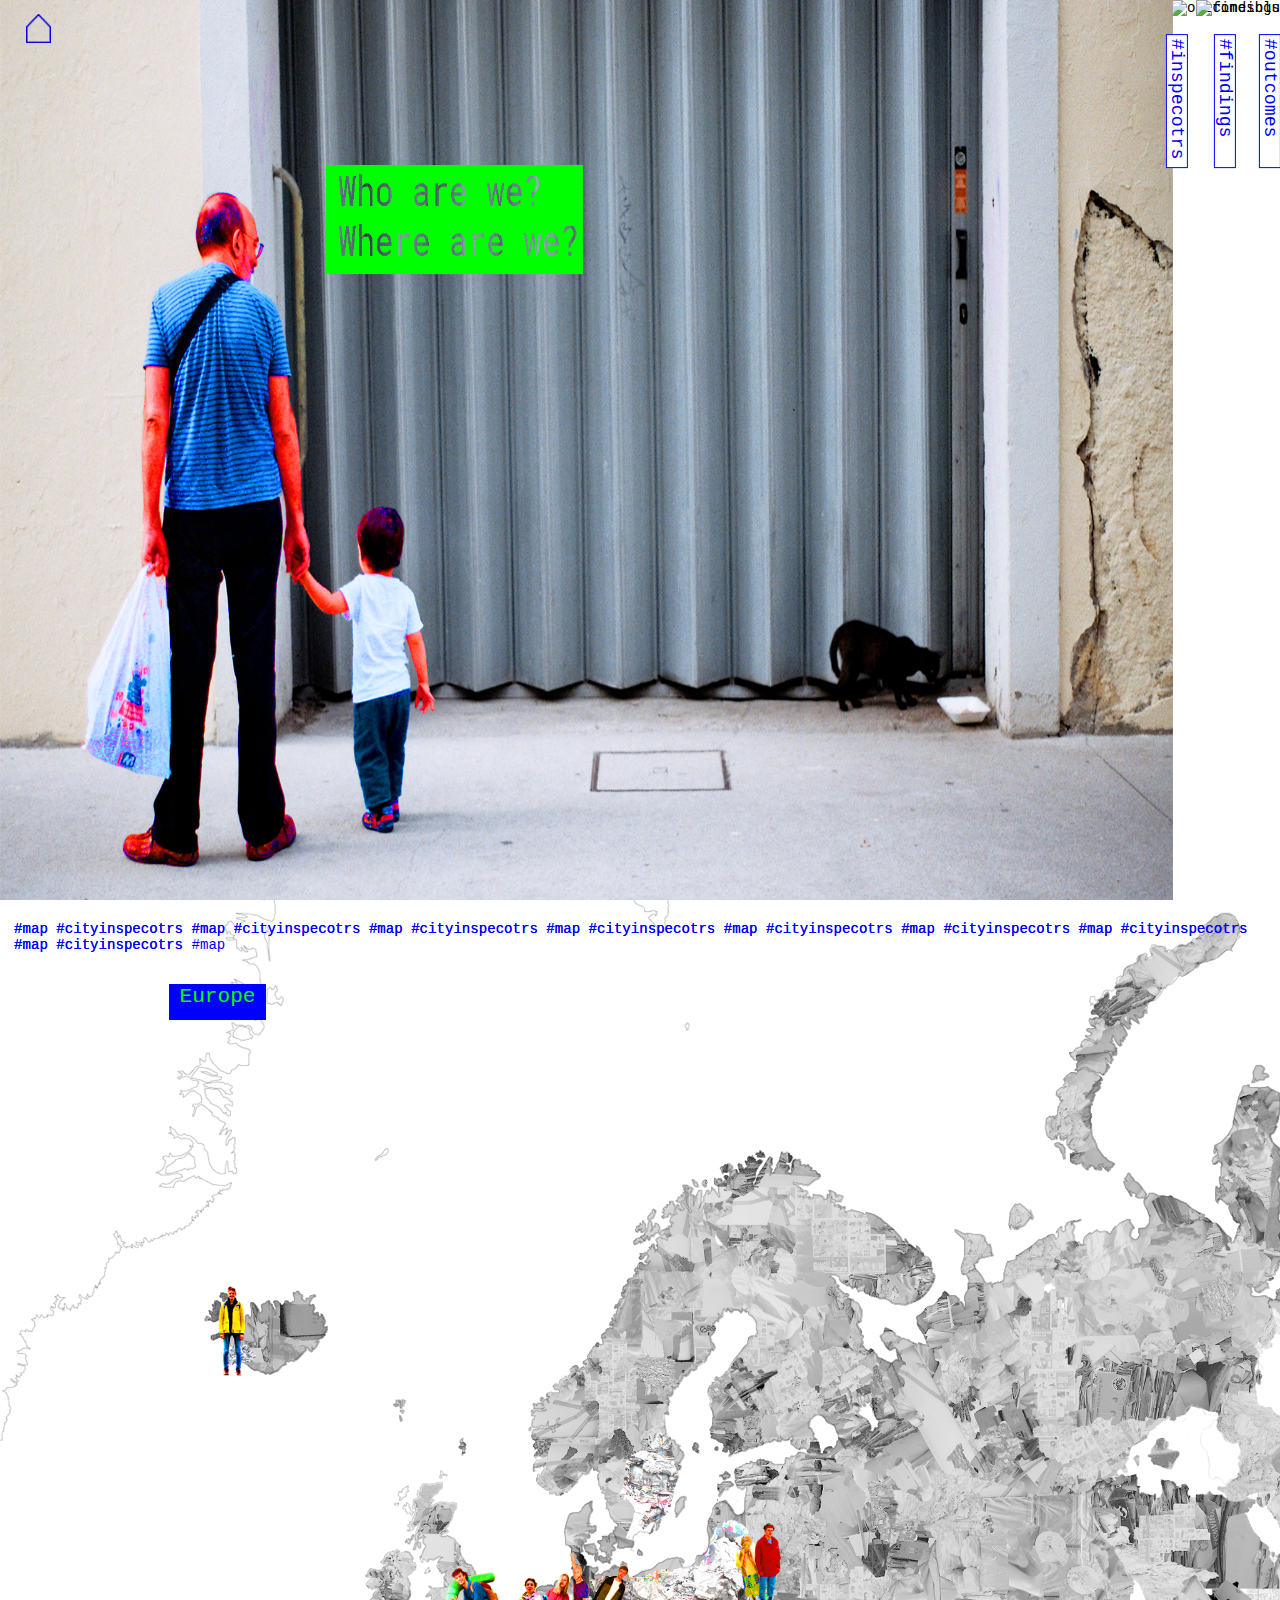
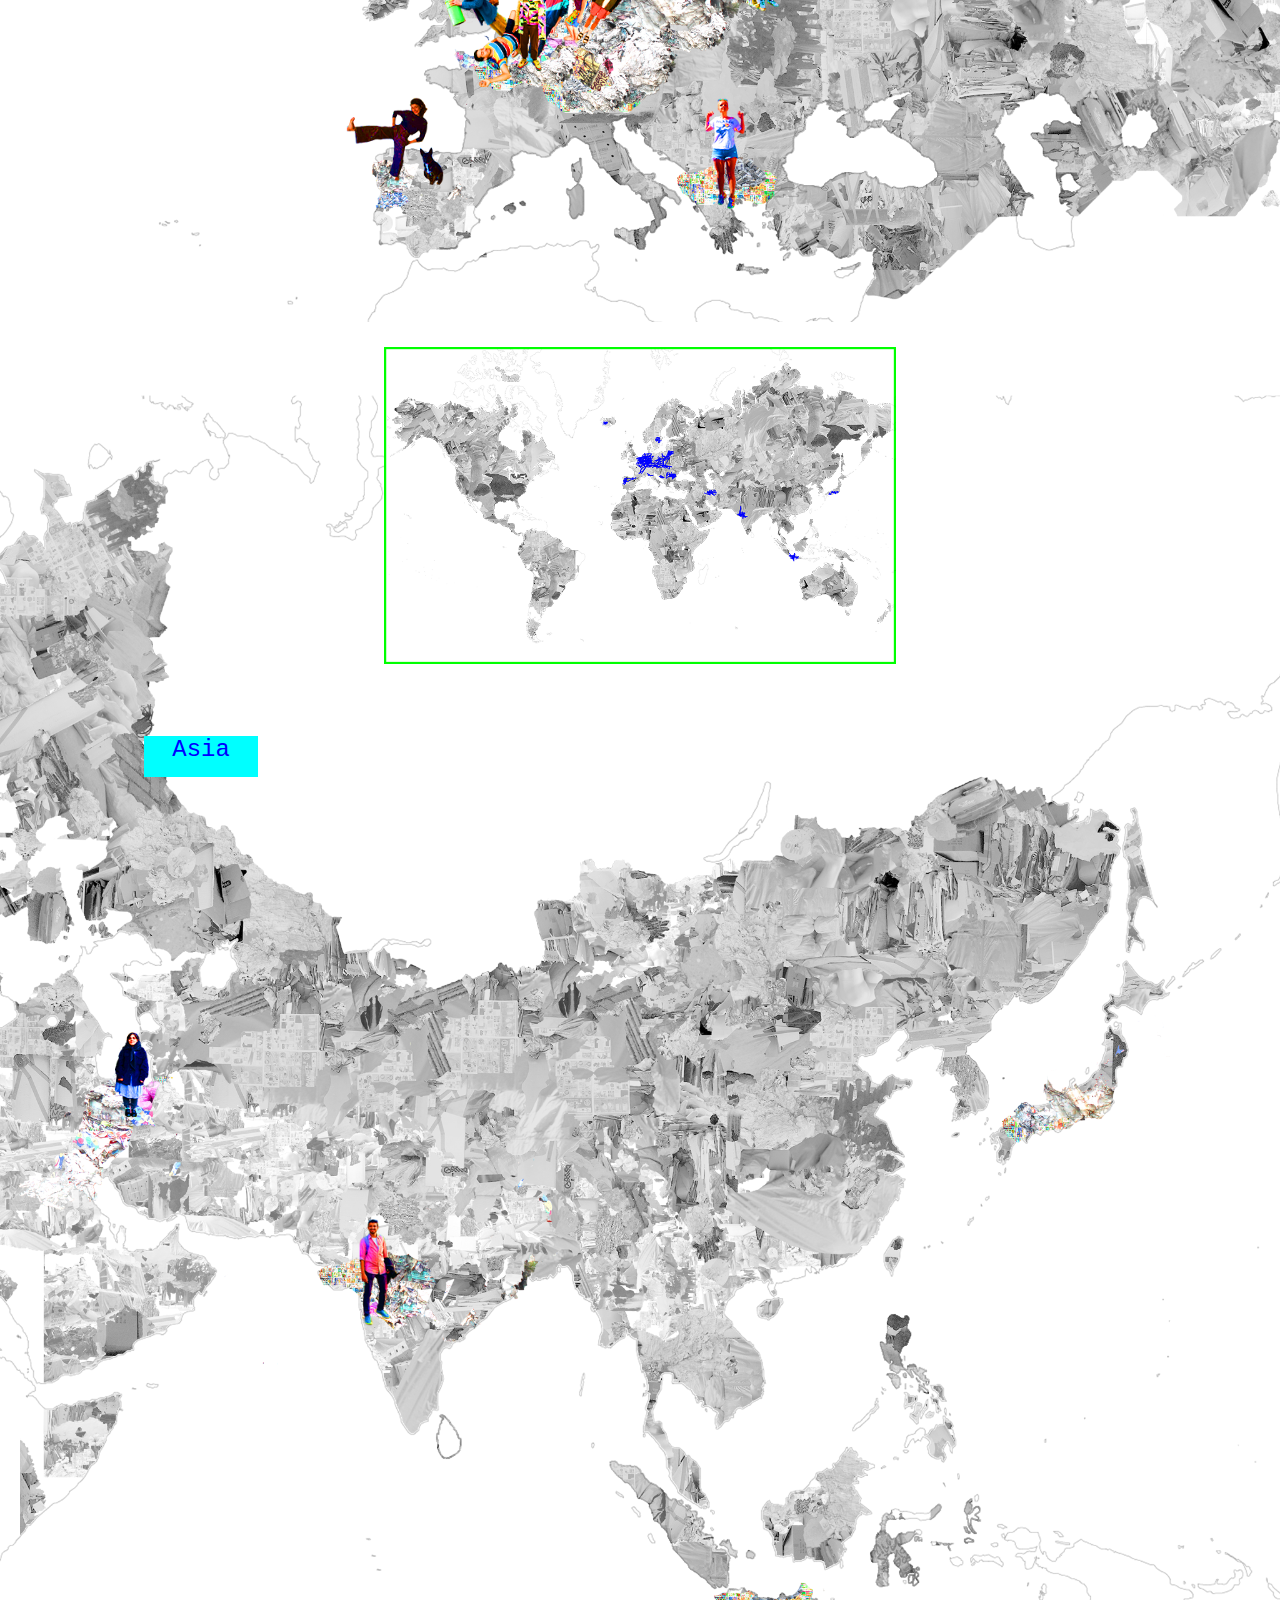
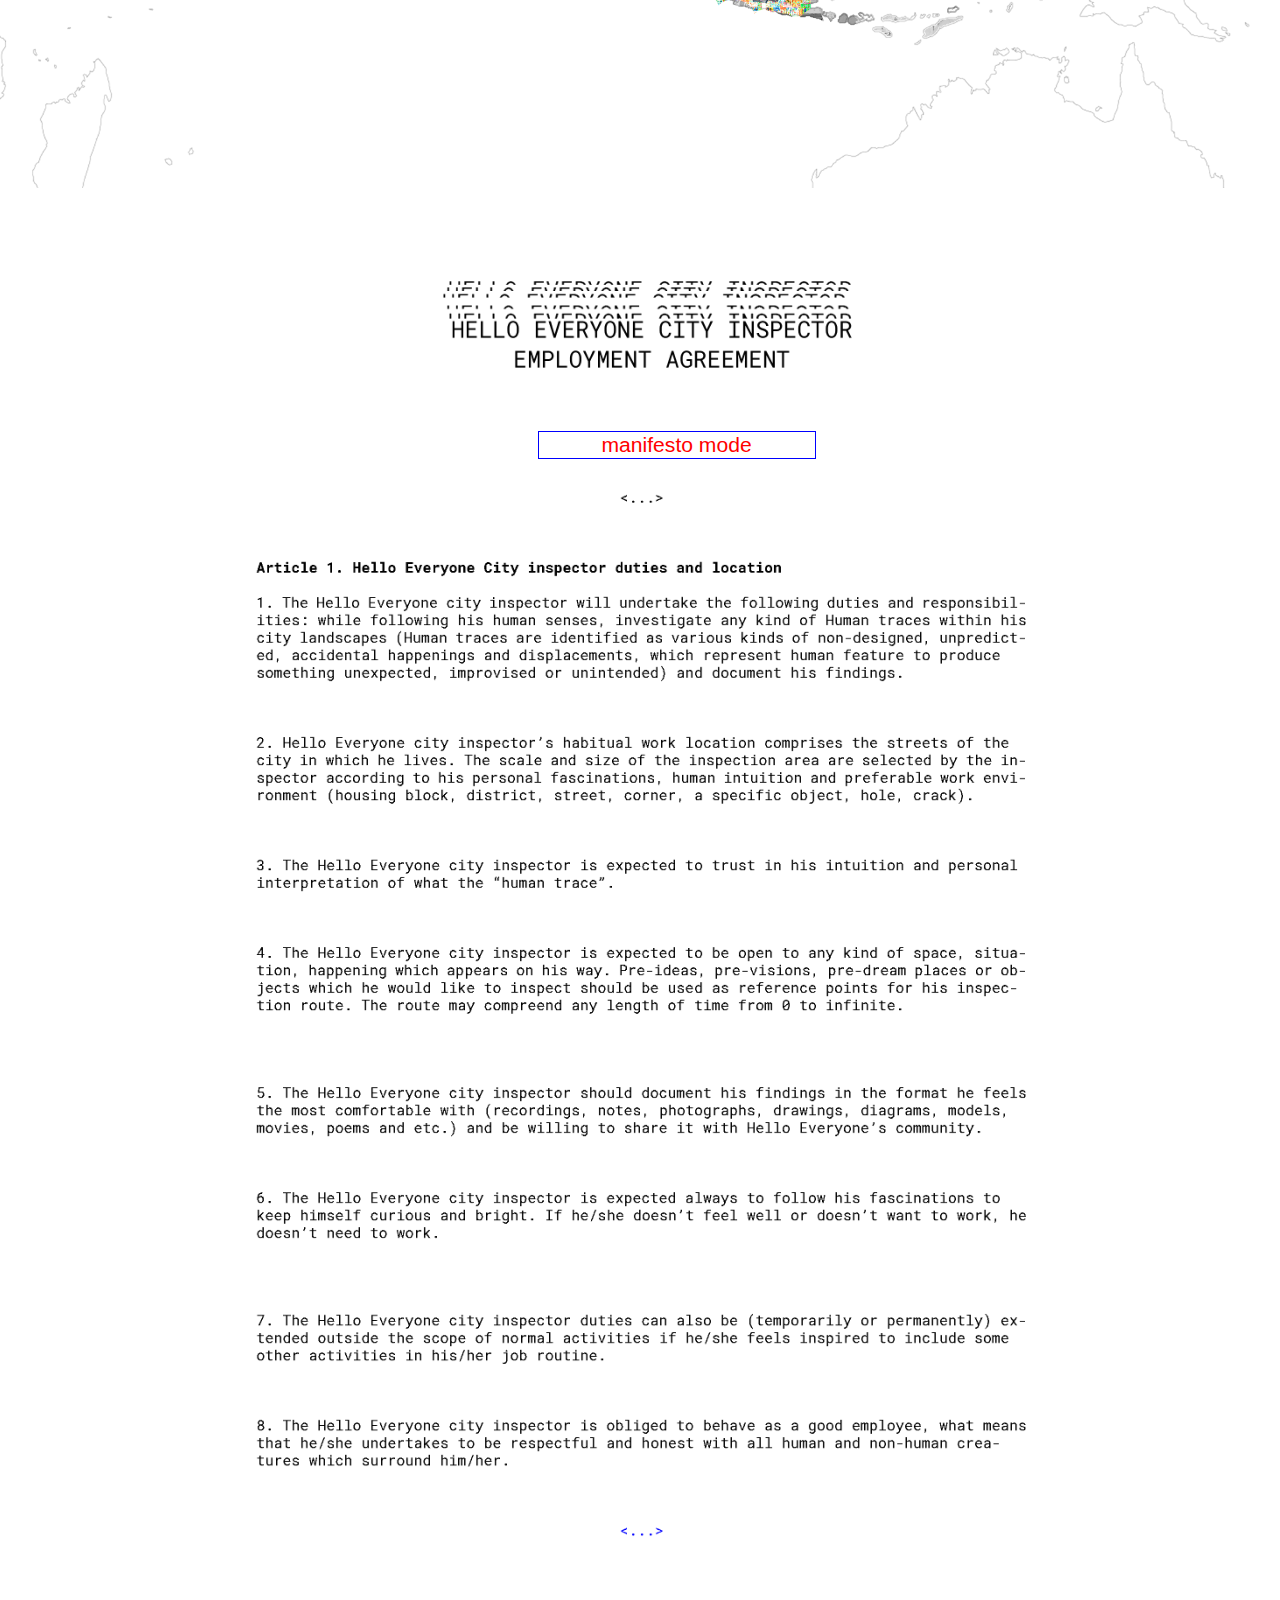
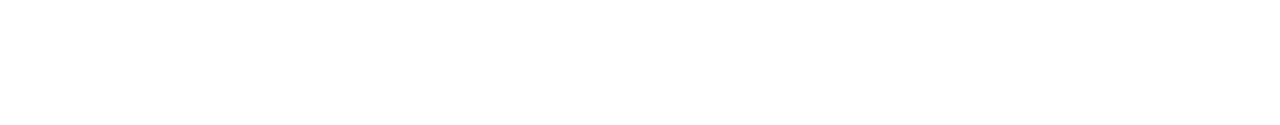
==== pages/cityinspectors.html @ f50d1306 "first commit" ====
<!DOCTYPE html>
<html lang="en">
<head>
    <meta charset="UTF-8">
    <meta name="viewport" content="width=device-width, initial-scale=1.0">
    <link rel="stylesheet" href="../styles/cityinspectors.css">
    <title>CityInspectors</title>
    
</head>
<body>
    <button class="rellax" data-rellax-speed ="0.2" onclick="topFunction()" id="topBtn" title="Go to top">Top</button>
    
    <div class="homebutton">
        <a href="../../Project/index.html"><img class="img" src="../images/noun_Home_2472919.png" alt="homepage"></a>
     </div>
    <!-- <div class="transition  transition-1 is-active"></div> -->
        <div class="content">
           
        
            <aside class="findings">
                <img class="out" src="../images/cityInspectorsAside2.png" alt="outcomesblu">
                <img class="find" src="../images/cityInspectorsAside1.png" alt="findings">
            </aside>
           
            <main>
                <img class="background" src="../images/cityInspectorsBackground.png" alt="cityinspectors">
            </main>
            
            <div class="buttons">
                <a class="insp" href="#">#inspecotrs</a>
                <a class ="find" onclick ="transitionToPage('./findings.html')" >#findings</a>
                <a class="out" onclick ="transitionToPage('./outcomes.html')">#outcomes</a>
         </div>
         <div class="scrolldown">
            <span></span>
            <span></span>
            <span></span>
        </div>
         </div>
        
        
         <div class= "mapContainer">
            <p>#map #cityinspecotrs #map #cityinspecotrs #map #cityinspecotrs #map #cityinspecotrs #map #cityinspecotrs #map #cityinspecotrs #map #cityinspecotrs #map #cityinspecotrs</p>
            <p>#map #cityinspecotrs #map #cityinspecotrs #map #cityinspecotrs #map #cityinspecotrs #map #cityinspecotrs #map #cityinspecotrs #map #cityinspecotrs #map #cityinspecotrs #map</p>
            <p class= "europe rellax" data-rellax-speed ="-0.8">Europe</p>
            <p class= "asia rellax" data-rellax-speed ="-0.8">Asia</p>
            <div class="littlemap rellax" data-rellax-speed ="-0.6">
                <img src="../images/Little world map.png" alt="littlemap">
            </div>


            <div class="smallRali"  onclick="replace('smallrali','bigrali')" >
                <img  id= "smallrali" src="../images/Ralismall.png" alt="smallRali">
            </div>
            <div class="bigRali" id= "bigrali" onmouseout="replace('bigrali','smallrali')" >
                <img  src="../images/Rali.png" alt="Rali">
            </div>

            <div class="smallOla"  onclick="replace('smallola','bigola')" >
                <img  id= "smallola" src="../images/smallOla.png" alt="smallOla">
            </div>
            <div class="bigOla" id= "bigola" onmouseout="replace('bigola','smallola')" >
                <img  src="../images/Ola.png" alt="Ola">
            </div>

            <div class="smallMorta"  onclick="replace('smallmorta','bigmorta')" >
                <img  id= "smallmorta" src="../images/smallMorta.png" alt="smallMorta">
            </div>
            <div class="bigMorta" id= "bigmorta" onmouseout="replace('bigmorta','smallmorta')" >
                <img  src="../images/Morta.png" alt="Morta">
            </div>

            <div class="smallMartynas"  onclick="replace('smallmartynas','bigmartynas')" >
                <img  id= "smallmartynas" src="../images/smallMartynas.png" alt="smallMartynas">
            </div>
            <div class="bigMartynas" id= "bigmartynas" onmouseout="replace('bigmartynas','smallmartynas')" >
                <img  src="../images/Martynas.png" alt="Martynas">
            </div>

            <div class="smallThomas"  onclick="replace('smallthomas','bigthomas')" >
                <img  id= "smallthomas" src="../images/smallThomas.png" alt="smallThomas">
            </div>
            <div class="bigThomas" id= "bigthomas" onmouseout="replace('bigthomas','smallthomas')" >
                <img  src="../images/Thomas.png" alt="Thomas">
            </div>

            <div class="smallJanpng"  onclick="replace('smalljanpng','bigjanpng')" >
                <img  id= "smalljanpng" src="../images/smallJanpng.png" alt="smallJanpng">
            </div>
            <div class="bigJanpng" id= "bigjanpng" onmouseout="replace('bigjanpng','smalljanpng')" >
                <img  src="../images/Janpng.png" alt="Janpng">
            </div>

            <div class="smallJoy"  onclick="replace('smalljoy','bigjoy')" >
                <img  id= "smalljoy" src="../images/smallJoy.png" alt="smallJoy">
            </div>
            <div class="bigJoy" id= "bigjoy" onmouseout="replace('bigjoy','smalljoy')" >
                <img  src="../images/Joy.png" alt="Joy">
            </div>

            <div class="smallHenrique"  onclick="replace('smallhenrique','bighenrique')" >
                <img  id= "smallhenrique" src="../images/smallHenrique.png" alt="smallHenrique">
            </div>
            <div class="bigHenrique" id= "bighenrique" onmouseout="replace('bighenrique','smallhenrique')" >
                <img  src="../images/Henrique.png" alt="Henrique">
            </div>

            <div class="smallAusra"  onclick="replace('smallausra','bigausra')" >
                <img  id= "smallausra" src="../images/smallAusra.png" alt="smallAusra">
            </div>
            <div class="bigAusra" id= "bigausra" onmouseout="replace('bigausra','smallausra')" >
                <img  src="../images/Ausra.png" alt="Ausra">
            </div>


            <div class="smallJeanne"  onclick="replace('smalljeanne','bigjeanne')" >
                <img  id= "smalljeanne" src="../images/smallJeanne.png" alt="smallJeanne">
            </div>
            <div class="bigJeanne" id= "bigjeanne" onmouseout="replace('bigjeanne','smalljeanne')" >
                <img  src="../images/Jeanne.png" alt="Jeanne">
            </div>

            <div class="smallMariana"  onclick="replace('smallmariana','bigmariana')" >
                <img  id= "smallmariana" src="../images/Smallmariana.png" alt="smallMariana">
            </div>
            <div class="bigMariana" id= "bigmariana" onmouseout="replace('bigmariana','smallmariana')" >
                <img  src="../images/Mariana.png" alt="Mariana">
            </div>

            <div class="smallMahdie"  onclick="replace('smallmahdie','bigmahdie')" >
                <img  id= "smallmahdie" src="../images/smallMahdie.png" alt="smallMahdie">
            </div>
            <div class="bigMahdie" id= "bigmahdie" onmouseout="replace('bigmahdie','smallmahdie')" >
                <img  src="../images/Mahdie.png" alt="Mahdie">
            </div>

            <div class="smallShrips"  onclick="replace('smallshrips','bigshrips')" >
                <img  id= "smallshrips" src="../images/smallShrips.png" alt="smallShrips">
            </div>
            <div class="bigShrips" id= "bigshrips" onmouseout="replace('bigshrips','smallshrips')" >
                <img  src="../images/Shrips.png" alt="Shrips">
            </div>

            


                <img class="map "src="../images/Texture together.png" alt="map">
                <div class="text">
                    <img id="off" src="../images/000 manifesto mode off.png" alt="manifesto">
                    <img id="on" src="../images/000 manifesto mode on .png" alt="manifesto">
                    <p class="rellax" data-rellax-speed ="-0.1" ><input type="button1" id="manifestoButtonWhite" value="manifesto mode"  onclick="replace('off','on');replace('manifestoButtonWhite','manifestoButtonBlue');" ></p>
                    <p class="rellax" data-rellax-speed ="-0.1"><input type="button2" id="manifestoButtonBlue" value="manifesto mode"  onclick="replace('on','off');replace('manifestoButtonBlue','manifestoButtonWhite');" ></p>
                </div>
        </div>
            

            <script src="https://cdnjs.cloudflare.com/ajax/libs/rellax/1.12.1/rellax.min.js"></script>
            <script src="hello.js"> </script>
            <script>
                var rellax = new Rellax('.rellax');
            </script>

</body>
</html>
---- styles/cityinspectors.css ----
body{
    
    margin: 0;
    padding: 0;
    font-family: 'Space Mono', monospace;
    font-size: 88%;
    opacity: 0;
    transition: opacity 3s;
   
}
a{
    text-decoration: none;
    cursor: pointer;
}

.scrolldown{
    position: absolute;
    bottom: -2em;
    left: 52%;
    width: 2em;
    height: 2em;
    transform: translateY(-80px) translateX(-50%)
    rotate(45deg);
}
.scrolldown span{
    position:absolute;
    top:0;
    left: 0;
    display: block;
    width: 100%;
    height: 100%;
    border-bottom: 2px solid blue;
    border-right: 2px solid blue;
    animation: animate 1.5s linear infinite;
    opacity: 0;
}

.scrolldown span:nth-child(1){
    transform: translate(-15px,-15px);
    animation-delay: -0.4s;
}

.scrolldown span:nth-child(2){
    transform: translate(0,0);
    animation-delay: -0.2s;
}
.scrolldown span:nth-child(3){
    transform: translate(15px,15px);
    animation-delay: 0;
}

@keyframes animate{
    0%
    {
        top:-5px;
        left: -5px;
        opacity:0;
    
    }
    25%
    {
        top:0;
        left: 0;
        opacity:1;
    
    }
    50%,100%
    {
        top:5px;
        left: 5px;
        opacity:0;
    
    }
}

#topBtn {
    display: none;
    position: fixed;
    width: 4em;
    bottom: 5%;
    right: 5%;
    z-index: 99;
    font-size: 1em;
    border: none;
    outline: none;
    color: blue;
    cursor: pointer;
    padding: 1.2em;
    border-radius: 50%;
    border: 1px solid blue;
    background-color: white;
  }
  
  #topBtn:hover {
    background-color: blue;
    color: white;
  }

.content{
    position: relative;
    width:100%;
    height: 100vh;
    overflow: hidden;
}
.homebutton{
    position: relative;
    top:1em;
}
.homebutton>a>img{
    position: absolute;
    left: 2%; top: 5%;
    width: 2%;
  z-index: 101;

}


main{
    position: relative;
    width: 100vw;
    height: 100vh;
    
}
main>.background{
    position: absolute;
    width: 99%;
    height: 100vh;
    
}

/* .outcomes>img{
    height:100%;
    position: fixed;
    right: 0;
    
    
}  */

.findings{
    height: 100vh;
    width: 90vh;
    position: absolute;
    right: 0;
    
} 
.findings>img{
    height:100%;
    position: absolute;
    right: 0;
    
} 

.findings>.out{
    height:100%;
    position: absolute;
    right: 0%;
    
} 
.findings>.find{
    height:100%;
    position: absolute;
    right: 0%;
    
} 
/* .buttons{
    position: absolute;
    width: 100%;height: 100%;
    transform: rotate(90deg); 
    color: blue; 
    font-size: 1.3em;
} */

.buttons>a{

    position: absolute;
    width: 7em;
    right: 0;
    transform: rotate(90deg);
    color: blue;
    padding-left:0.2em;
    background-color: white;
    border:1px solid blue;
    top:10%;
    font-size: 1.3em;
}
.buttons>.insp{
   left: 86.7%;
    
}

.buttons>.find{
   
    left: 90.5%;
    
   
    
}
.buttons>.out{
    
    left:94%;
    
   
    
}
.mapContainer{
    position: absolute;
    /* top: 100vh; */
    width: 100%;
    
}

.mapContainer>img{
    /* position: absolute; */
    top: 100vh;
    width: 100%;
  
    
   
}
.mapContainer>p{
    position: absolute;
    top: 1.5em;left: 1em;
    
    font-size: 1em;
    margin: 0 auto;
    color: blue;
    overflow: hidden;
  
   
}

.mapContainer>.europe{
    position: absolute;
    top: 4em;left: 8em;
    height: 1.7em;
    font-size: 1.5em;
    margin: 0 auto;
    padding-left: 0.5em;  padding-right: 0.5em;
    color: #00FF00;
    background-color: blue;
    
  
   
}

.mapContainer>.asia{
    position: absolute;
    top: 60em;left: 6em;
    height: 0.9em;
    font-size: 1.7em;
    margin: 0 auto;
    padding-left: 1.2em;  padding-right: 1.2em; padding-bottom: 0.8em;
    color: blue;
    background-color: #00ffff;
    
  
   
}

.littlemap{
    position:absolute;
    left:30%;right: 30%;
    top:42%
}
.littlemap>img{
  width: 100%;
}


.smallThomas{
    display: block;
    position:absolute;
    left: 45%;top:26.2%;
}
.smallThomas:hover{
    display: block;
    position:absolute;
    left: 45%;top:26.2%;
    animation: move 0.82s cubic-bezier(.36,.07,.19,.97) both;
  transform: translate3d(0, 0, 0);
  backface-visibility: hidden;
  perspective: 1000px;
}

@keyframes move {
    10%, 90% {
      transform: translate3d(-1px, 0, 0);
    }
    
    20%, 80% {
      transform: translate3d(2px, 0, 0);
    }
  
    30%, 50%, 70% {
      transform: translate3d(-4px, 0, 0);
    }
  
    40%, 60% {
      transform: translate3d(4px, 0, 0);
    }
  }

.smallThomas>#smallthomas{
    width: 80%;
    
}
.bigThomas{
    display: none;
    position:absolute;
    left: 45%;top:21%;
}

.bigThomas>img{
    width: 40%;
    
}


.smallJanpng{
    display: block;
    position:absolute;
    left: 44%;top:26.2%;
}

.smallJanpng:hover{
    display: block;
    position:absolute;
    left: 44%;top:26.2%;
    animation: move 0.82s cubic-bezier(.36,.07,.19,.97) both;
  transform: translate3d(0, 0, 0);
  backface-visibility: hidden;
  perspective: 1000px;
}
.smallJanpng>img{
    width: 80%;
}
.bigJanpng{
    display: none;
    position:absolute;
    left: 34%;top:20%;
}

.bigJanpng>img{
    width: 40%;
    
}

.smallRali{
    display: block;
    position:absolute;
    left: 55%;top:32%;
}

.smallRali:hover{
    animation: move 0.82s cubic-bezier(.36,.07,.19,.97) both;
    transform: translate3d(0, 0, 0);
    backface-visibility: hidden;
    perspective: 1000px;
}
.smallRali>img{
    width: 80%;
}
.bigRali{
    display: none;
    position:absolute;
    left: 54%;top:28%;
}

.bigRali>img{
    width: 40%;
    
}

.smallMariana{
    display: block;
    position:absolute;
    left: 27%;top:32%;
}

.smallMariana:hover{
    animation: move 0.82s cubic-bezier(.36,.07,.19,.97) both;
    transform: translate3d(0, 0, 0);
    backface-visibility: hidden;
    perspective: 1000px;
}
.smallMariana>img{
    width: 80%;
}
.bigMariana{
    display: none;
    position:absolute;
    left: 23%;top:29%;
}

.bigMariana>img{
    width: 40%;
    
}

.smallOla{
    display: block;
    position:absolute;
    left: 17%;top:15.5%;
}

.smallOla:hover{
    animation: move 0.82s cubic-bezier(.36,.07,.19,.97) both;
    transform: translate3d(0, 0, 0);
    backface-visibility: hidden;
    perspective: 1000px;
}
.smallOla>img{
    width: 80%;
}
.bigOla{
    display: none;
    position:absolute;
    left: 15%;top:10.5%;
}

.bigOla>img{
    width: 40%;
    
}


.smallMartynas{
    display: block;
    position:absolute;
    left: 59%;top:25%;
}

.smallMartynas:hover{
    animation: move 0.82s cubic-bezier(.36,.07,.19,.97) both;
    transform: translate3d(0, 0, 0);
    backface-visibility: hidden;
    perspective: 1000px;
}
.smallMartynas>img{
    width: 80%;
}
.bigMartynas{
    display: none;
    position:absolute;
    left: 58%;top:20%;
}

.bigMartynas>img{
    width: 40%;
    
}


.smallMorta{
    display: block;
    position:absolute;
    left: 57.5%;top:25.5%;
}

.smallMorta:hover{
    animation: move 0.82s cubic-bezier(.36,.07,.19,.97) both;
    transform: translate3d(0, 0, 0);
    backface-visibility: hidden;
    perspective: 1000px;
}
.smallMorta>img{
    width: 80%;
}
.bigMorta{
    display: none;
    position:absolute;
    left: 54%;top:22%;
}

.bigMorta>img{
    width: 40%;
    
}


.smallAusra{
    display: block;
    position:absolute;
    left: 41%;top:27%;
}

.smallAusra:hover{
    animation: move 0.82s cubic-bezier(.36,.07,.19,.97) both;
    transform: translate3d(0, 0, 0);
    backface-visibility: hidden;
    perspective: 1000px;
}
.smallAusra>img{
    width: 80%;
}
.bigAusra{
    display: none;
    position:absolute;
    left: 41%;top:22%;
    z-index: 100;
}

.bigAusra>img{
    width: 40%;
    
}

.smallJeanne{
    display: block;
    position:absolute;
    left: 40%;top:27.2%;
}

.smallJeanne:hover{
    animation: move 0.82s cubic-bezier(.36,.07,.19,.97) both;
    transform: translate3d(0, 0, 0);
    backface-visibility: hidden;
    perspective: 1000px;
}
.smallJeanne>img{
    width: 80%;
}
.bigJeanne{
    display: none;
    position:absolute;
    left: 38%;top:23%;
}

.bigJeanne>img{
    width: 40%;
    
}

.smallHenrique{
    display: block;
    position:absolute;
    left: 37%;top:28.5%;
}

.smallHenrique:hover{
    animation: move 0.82s cubic-bezier(.36,.07,.19,.97) both;
    transform: translate3d(0, 0, 0);
    backface-visibility: hidden;
    perspective: 1000px;
}
.smallHenrique>img{
    width: 80%;
}
.bigHenrique{
    display: none;
    position:absolute;
    left: 34%;top:26%;
    z-index: 100;
}

.bigHenrique>img{
    width: 40%;
    
}

.smallJoy{
    display: block;
    position:absolute;
    left: 34.8%;top:26.8%;
}

.smallJoy:hover{
    animation: move 0.82s cubic-bezier(.36,.07,.19,.97) both;
    transform: translate3d(0, 0, 0);
    backface-visibility: hidden;
    perspective: 1000px;
}
.smallJoy>img{
    width: 80%;
}
.bigJoy{
    display: none;
    position:absolute;
    left: 34%;top:26%;
    z-index: 100;
}

.bigJoy>img{
    width: 40%;
    
}

.smallMahdie{
    display: block;
    position:absolute;
    left: 9%;top:69.5%;
}

.smallMahdie:hover{
    animation: move 0.82s cubic-bezier(.36,.07,.19,.97) both;
    transform: translate3d(0, 0, 0);
    backface-visibility: hidden;
    perspective: 1000px;
}
.smallMahdie>img{
    width: 80%;
}
.bigMahdie{
    display: none;
    position:absolute;
    left: 8%;top:66%;
    z-index: 100;
}

.bigMahdie>img{
    width: 40%;
    
}

.smallShrips{
    display: block;
    position:absolute;
    left: 28%;top:77%;
}

.smallShrips:hover{
    animation: move 0.82s cubic-bezier(.36,.07,.19,.97) both;
    transform: translate3d(0, 0, 0);
    backface-visibility: hidden;
    perspective: 1000px;
}
.smallShrips>img{
    width: 80%;
}
.bigShrips{
    display: none;
    position:absolute;
    left: 27%;top:73%;
    z-index: 100;
}

.bigShrips>img{
    width: 40%;
    
}


.text{
    position: relative;
    width: 100%;
}
.text>#off{
    display: block;
    position: absolute;
    top:10%;
    left: 15%;
    width: 70%;
}
.text>#on{
    display: none;
    position: absolute;
    top:10%;
    left: 15%;
    width: 70%;
}

.text>p{
    position: absolute;
    top: 16em;
    left: 42%;
   
}

.text>p>#manifestoButtonWhite{
    font-size: 1.5em;
    display: block;
    color: red;
    text-align: center;
    background-color: white;
    border: 1px solid blue;
    cursor: pointer;
}
.text>p>#manifestoButtonBlue{
    font-size: 1.5em;
    display: none;
    color: red;
    text-align: center;
    background-color: blue;
    border: 1px solid blue;
    cursor: pointer;
}



.text>p>#manifestoButtonWhite:hover{
    background-color: blue;
    border: 1px solid white;
}

.text>p>#manifestoButtonBlue:hover{
    background-color: white;
    border: 1px solid blue;
}


/* .transition-1{
    content: ' ';
    display: block;
    position: fixed;
    top:0;
    width: 100%;
    right: -100%;
    bottom: 0;
    z-index: 101;
    background-image: url('../images/noiseeee.jpg');
    background-repeat: no-repeat;
    background-position: 50% 0;
    background-size: cover;
    animation: noise .5s steps(10) infinite;
    opacity:0.1; 
    transition: 0.5s ease-in; 
 }

@keyframes noise {
    0% { background-position: 0 0;}
    50% { background-position: 100% 100% }
}
.transition-1.is-active{
    right: 0px;
    opacity: 0.8;
 pointer-events: all; 
 }   */
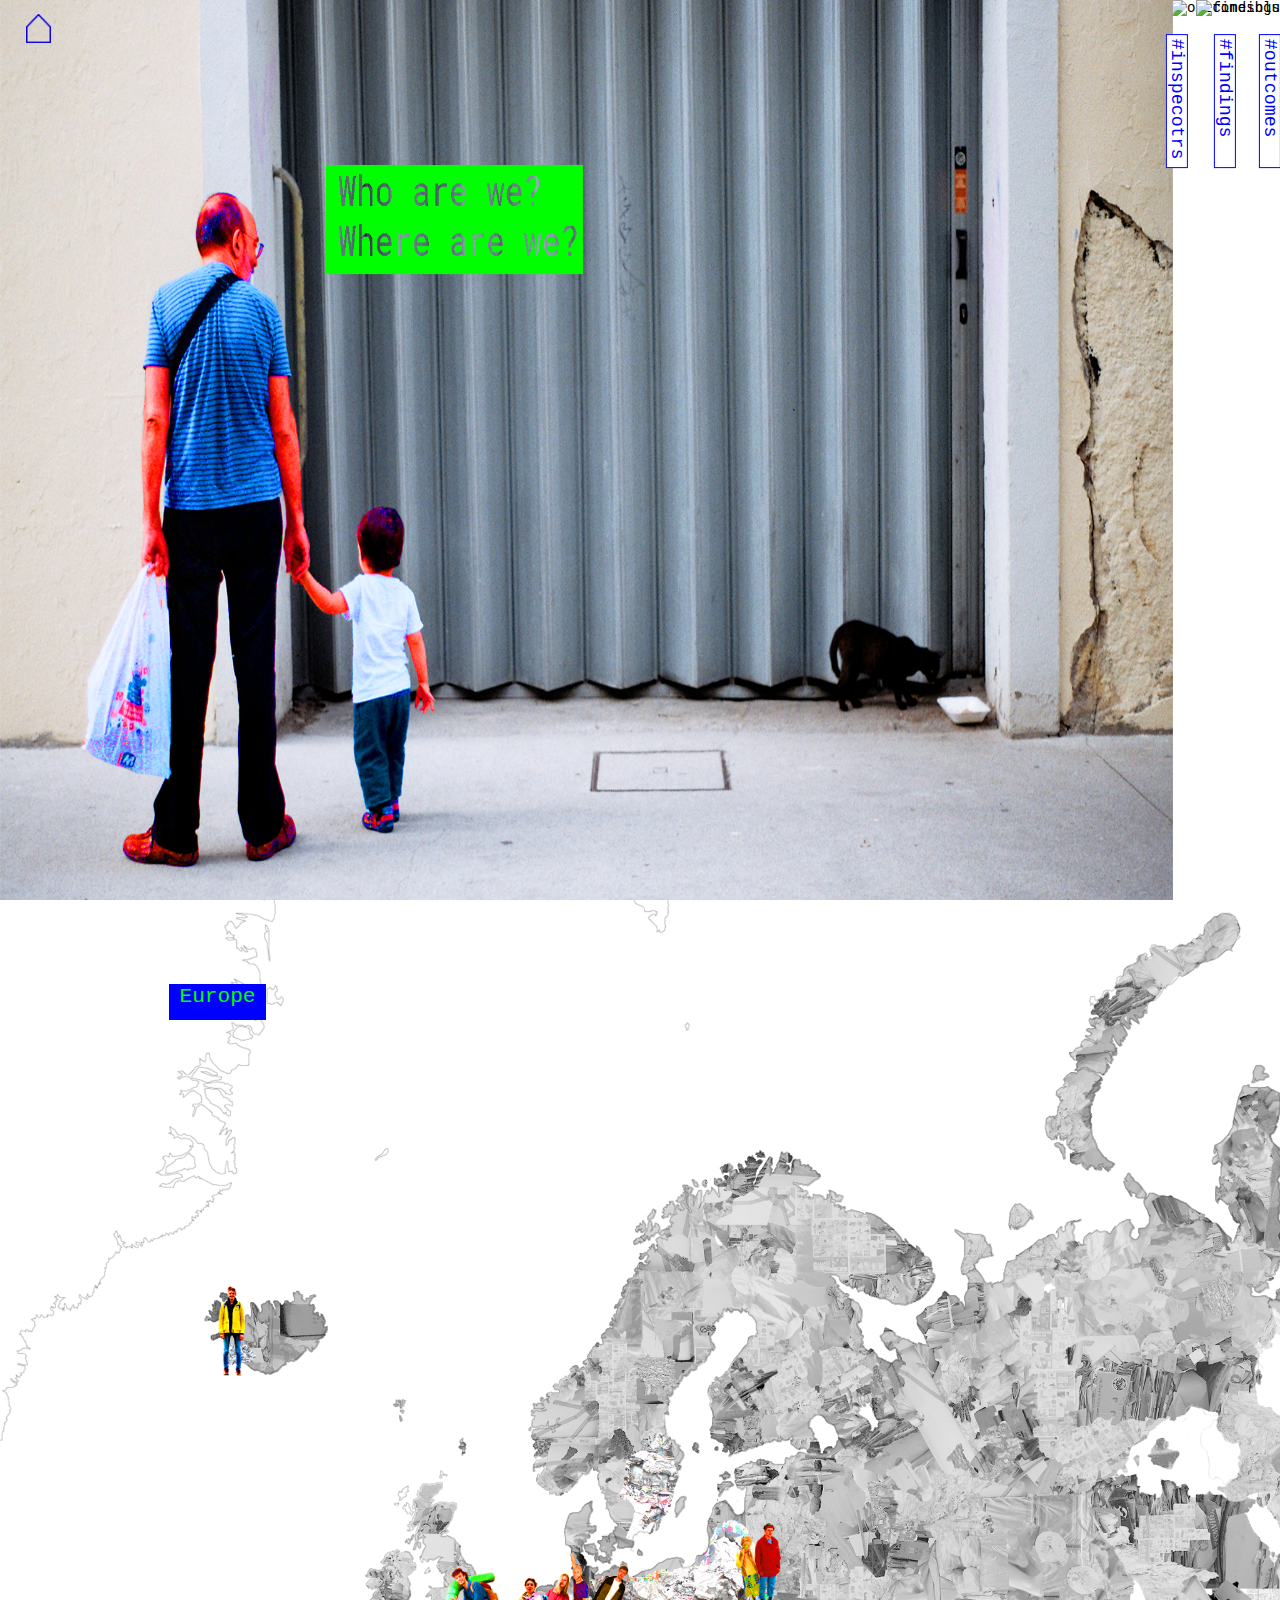
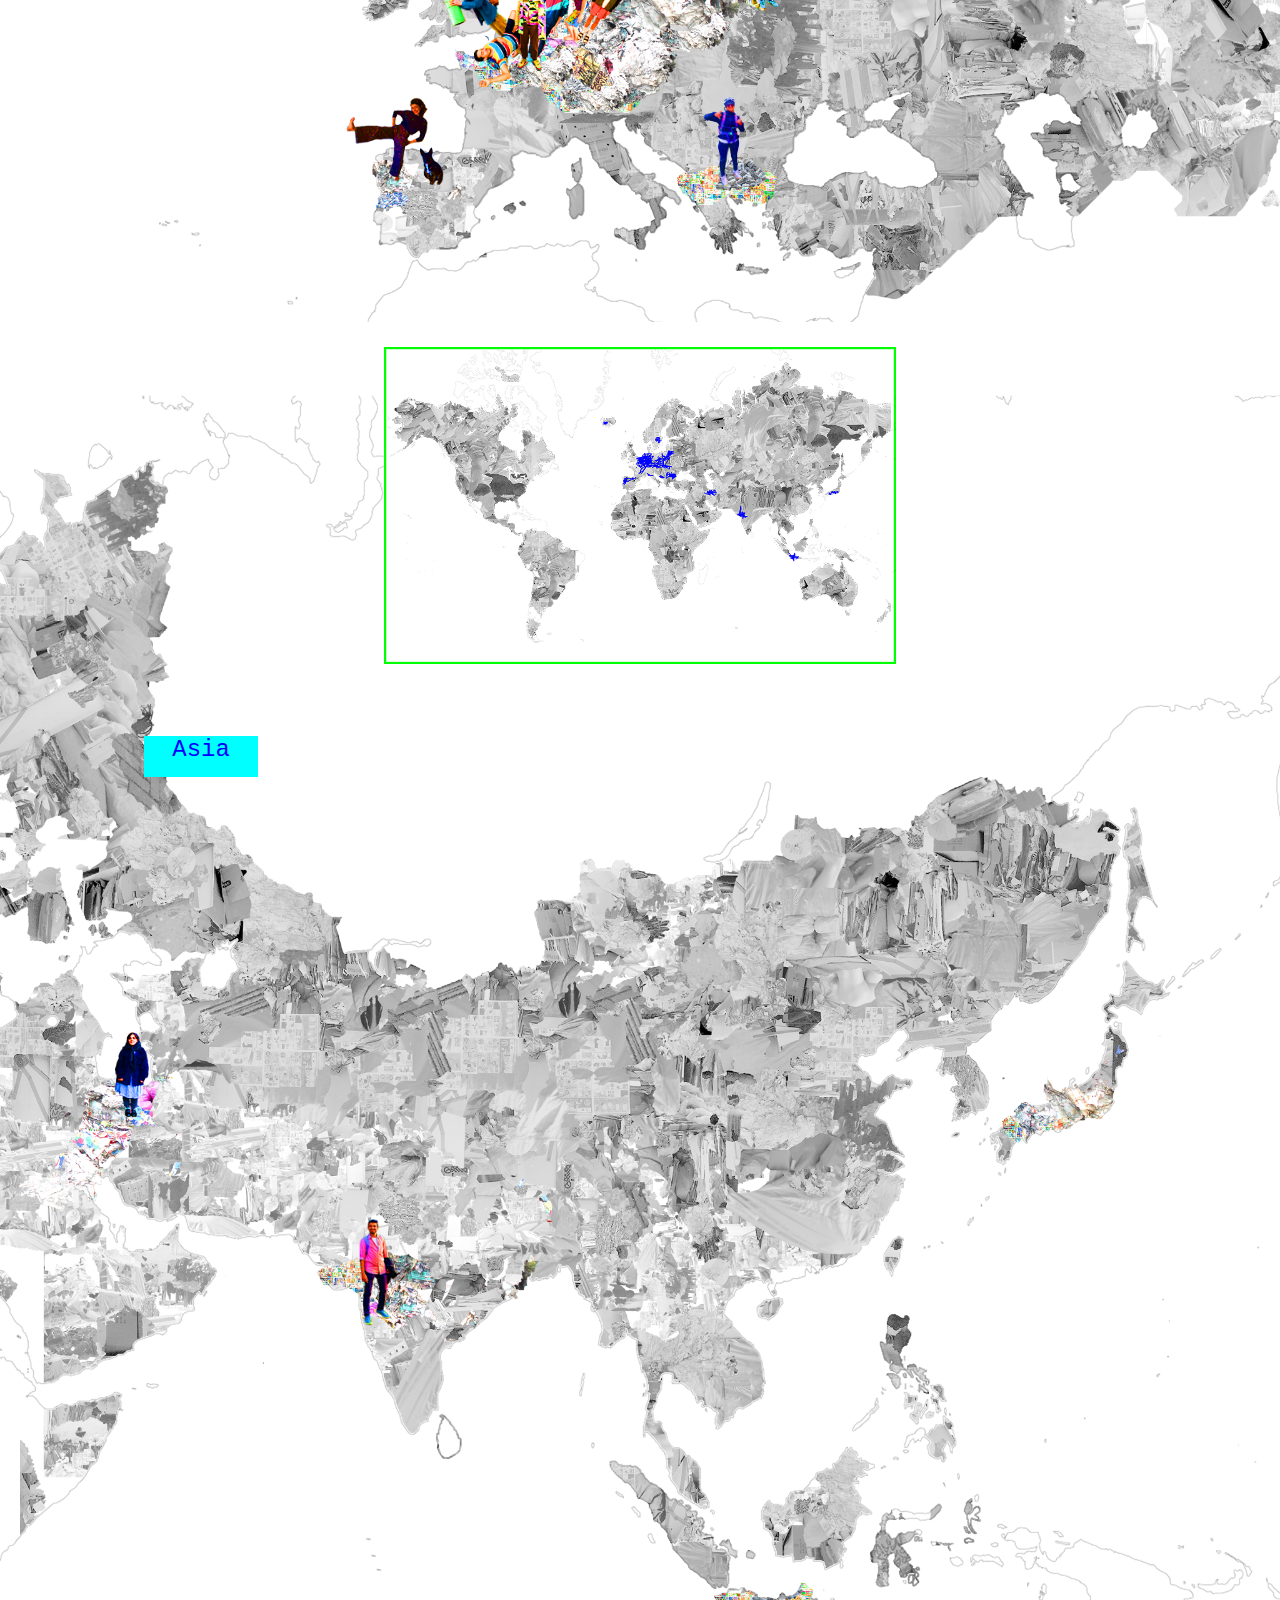
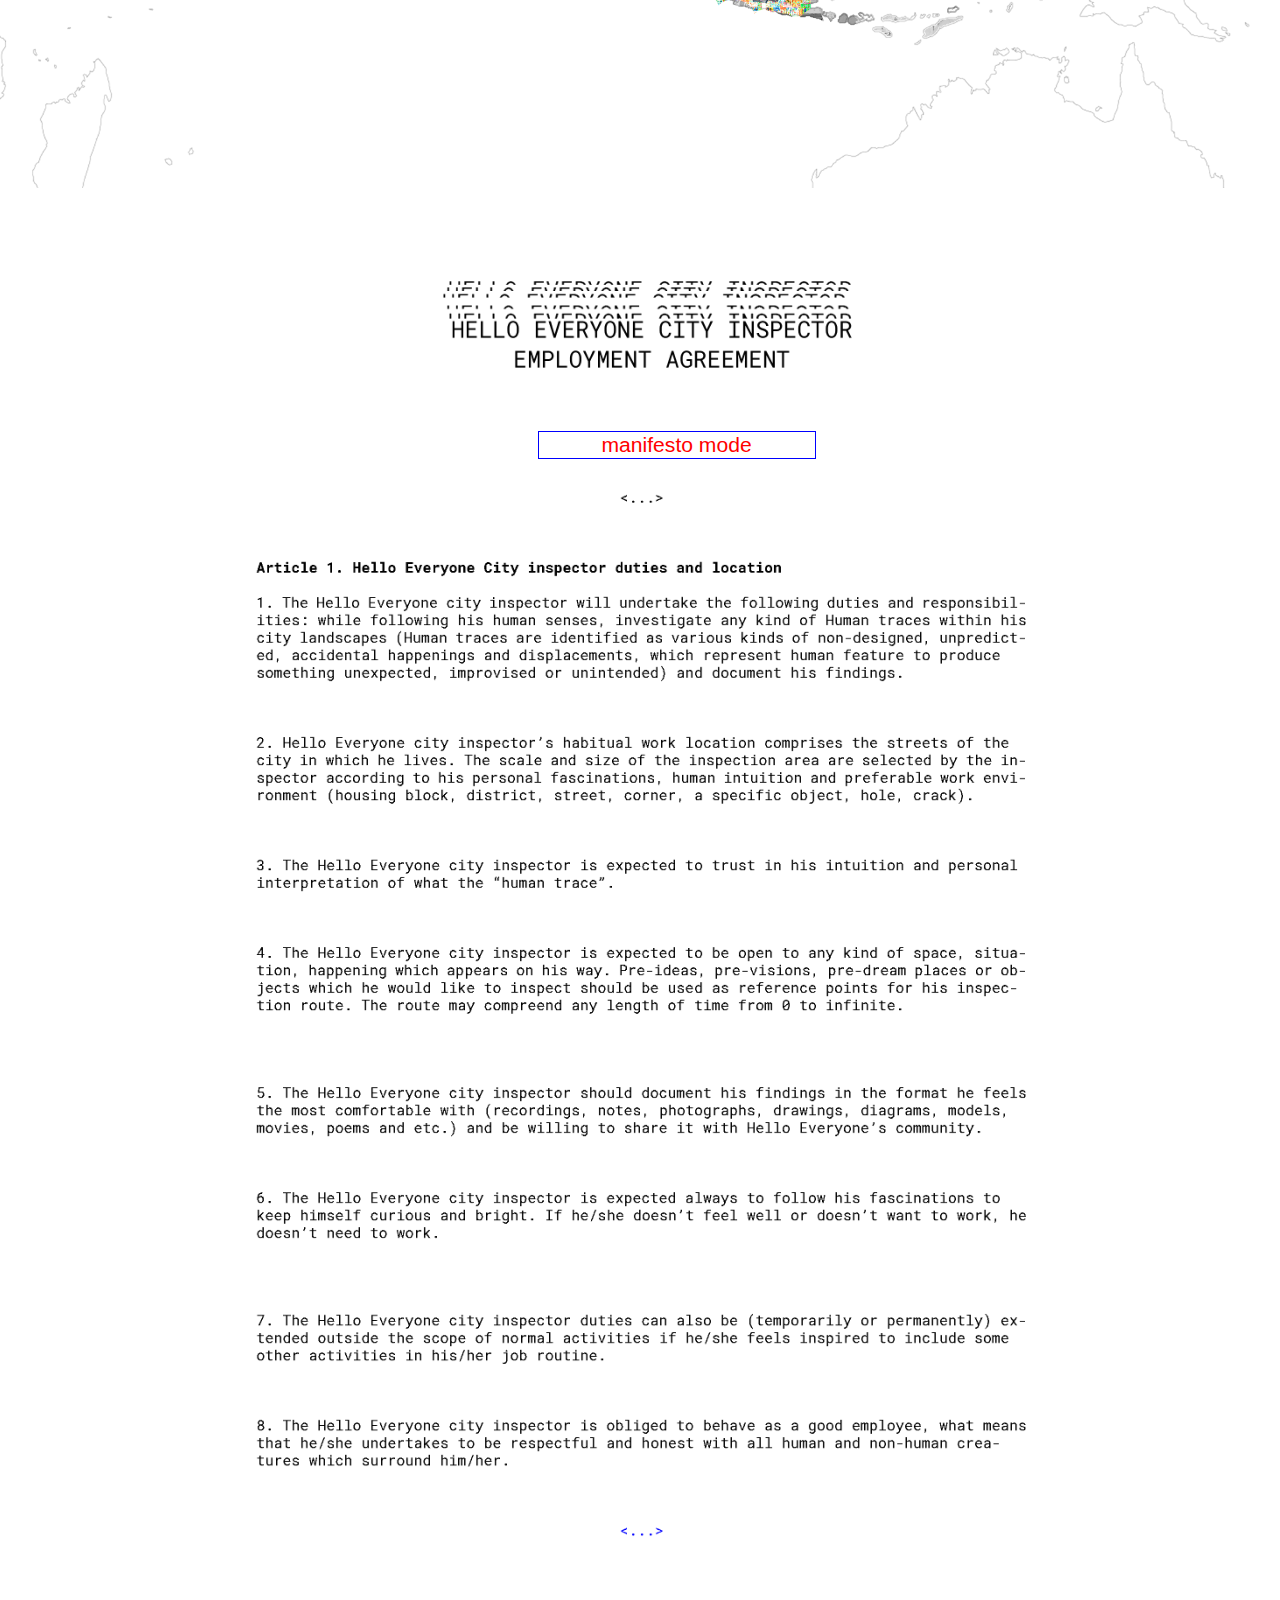
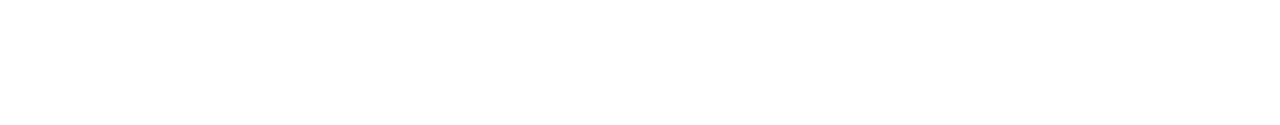
==== commit cf3afc70: "rali picture change" ====
--- a/pages/cityinspectors.html
+++ b/pages/cityinspectors.html
@@ -40,8 +40,9 @@
         
         
          <div class= "mapContainer">
-            <p>#map #cityinspecotrs #map #cityinspecotrs #map #cityinspecotrs #map #cityinspecotrs #map #cityinspecotrs #map #cityinspecotrs #map #cityinspecotrs #map #cityinspecotrs</p>
-            <p>#map #cityinspecotrs #map #cityinspecotrs #map #cityinspecotrs #map #cityinspecotrs #map #cityinspecotrs #map #cityinspecotrs #map #cityinspecotrs #map #cityinspecotrs #map</p>
+            
+            <!-- <p>#map #cityinspecotrs #map #cityinspecotrs #map #cityinspecotrs #map #cityinspecotrs #map #cityinspecotrs #map #cityinspecotrs #map #cityinspecotrs #map #cityinspecotrs</p>
+            <p>#map #cityinspecotrs #map #cityinspecotrs #map #cityinspecotrs #map #cityinspecotrs #map #cityinspecotrs #map #cityinspecotrs #map #cityinspecotrs #map #cityinspecotrs #map</p> -->
             <p class= "europe rellax" data-rellax-speed ="-0.8">Europe</p>
             <p class= "asia rellax" data-rellax-speed ="-0.8">Asia</p>
             <div class="littlemap rellax" data-rellax-speed ="-0.6">
@@ -153,7 +154,13 @@
                 </div>
         </div>
             
-
+        <div class = "textContainer">
+            <div class = "textMap">
+                <p>#map #cityinspecotrs #map #cityinspecotrs #map #cityinspecotrs #map #cityinspecotrs #map #cityinspecotrs #map #cityinspecotrs #map #cityinspecotrs #map #cityinspecotrs #map #cityinspecotrs #map #cityinspecotrs #map #cityinspecotrs #map #cityinspecotrs #map #cityinspecotrs #map #cityinspecotrs #map #cityinspecotrs #map #cityinspecotrs #map #cityinspecotrs #map #cityinspecotrs #map #cityinspecotrs #map #cityinspecotrs #map #cityinspecotrs #map #cityinspecotrs #map #cityinspecotrs #map #cityinspecotrs</p>
+               
+               
+            </div>
+        </div>
             <script src="https://cdnjs.cloudflare.com/ajax/libs/rellax/1.12.1/rellax.min.js"></script>
             <script src="hello.js"> </script>
             <script>
--- a/styles/cityinspectors.css
+++ b/styles/cityinspectors.css
@@ -217,7 +217,55 @@
     
    
 }
-.mapContainer>p{
+.textContainer{
+    top: 0.1em;
+        height: 2.5em;
+        position: relative;
+        max-width: 100vw;
+     
+        overflow: hidden;
+       
+      
+    }
+    
+.textMap{
+        
+        position: relative;
+        color: black;
+        font-size: 1em;
+       
+        display: flex;
+        width: 100%;
+    }
+
+.textMap>p{
+   
+    width: 250%;
+    position: absolute;
+    font-size: 1em;
+    
+    transform:translateX(100%);
+    animation: moving 50s linear infinite;
+    color: blue;
+  
+    
+}
+
+
+ 
+
+  @keyframes moving{
+      0%{
+          transform: translateX(0%);
+        }
+    100%{
+        transform: translateX(-50%);
+        }
+  } 
+
+
+
+/* .mapContainer>p{
     position: absolute;
     top: 1.5em;left: 1em;
     
@@ -227,7 +275,7 @@
     overflow: hidden;
   
    
-}
+} */
 
 .mapContainer>.europe{
     position: absolute;
@@ -346,6 +394,7 @@
 }
 
 .smallRali{
+    width: 4%;
     display: block;
     position:absolute;
     left: 55%;top:32%;
@@ -363,11 +412,11 @@
 .bigRali{
     display: none;
     position:absolute;
-    left: 54%;top:28%;
+    left: 53%;top:28%;
 }
 
 .bigRali>img{
-    width: 40%;
+    width: 42%;
     
 }
 
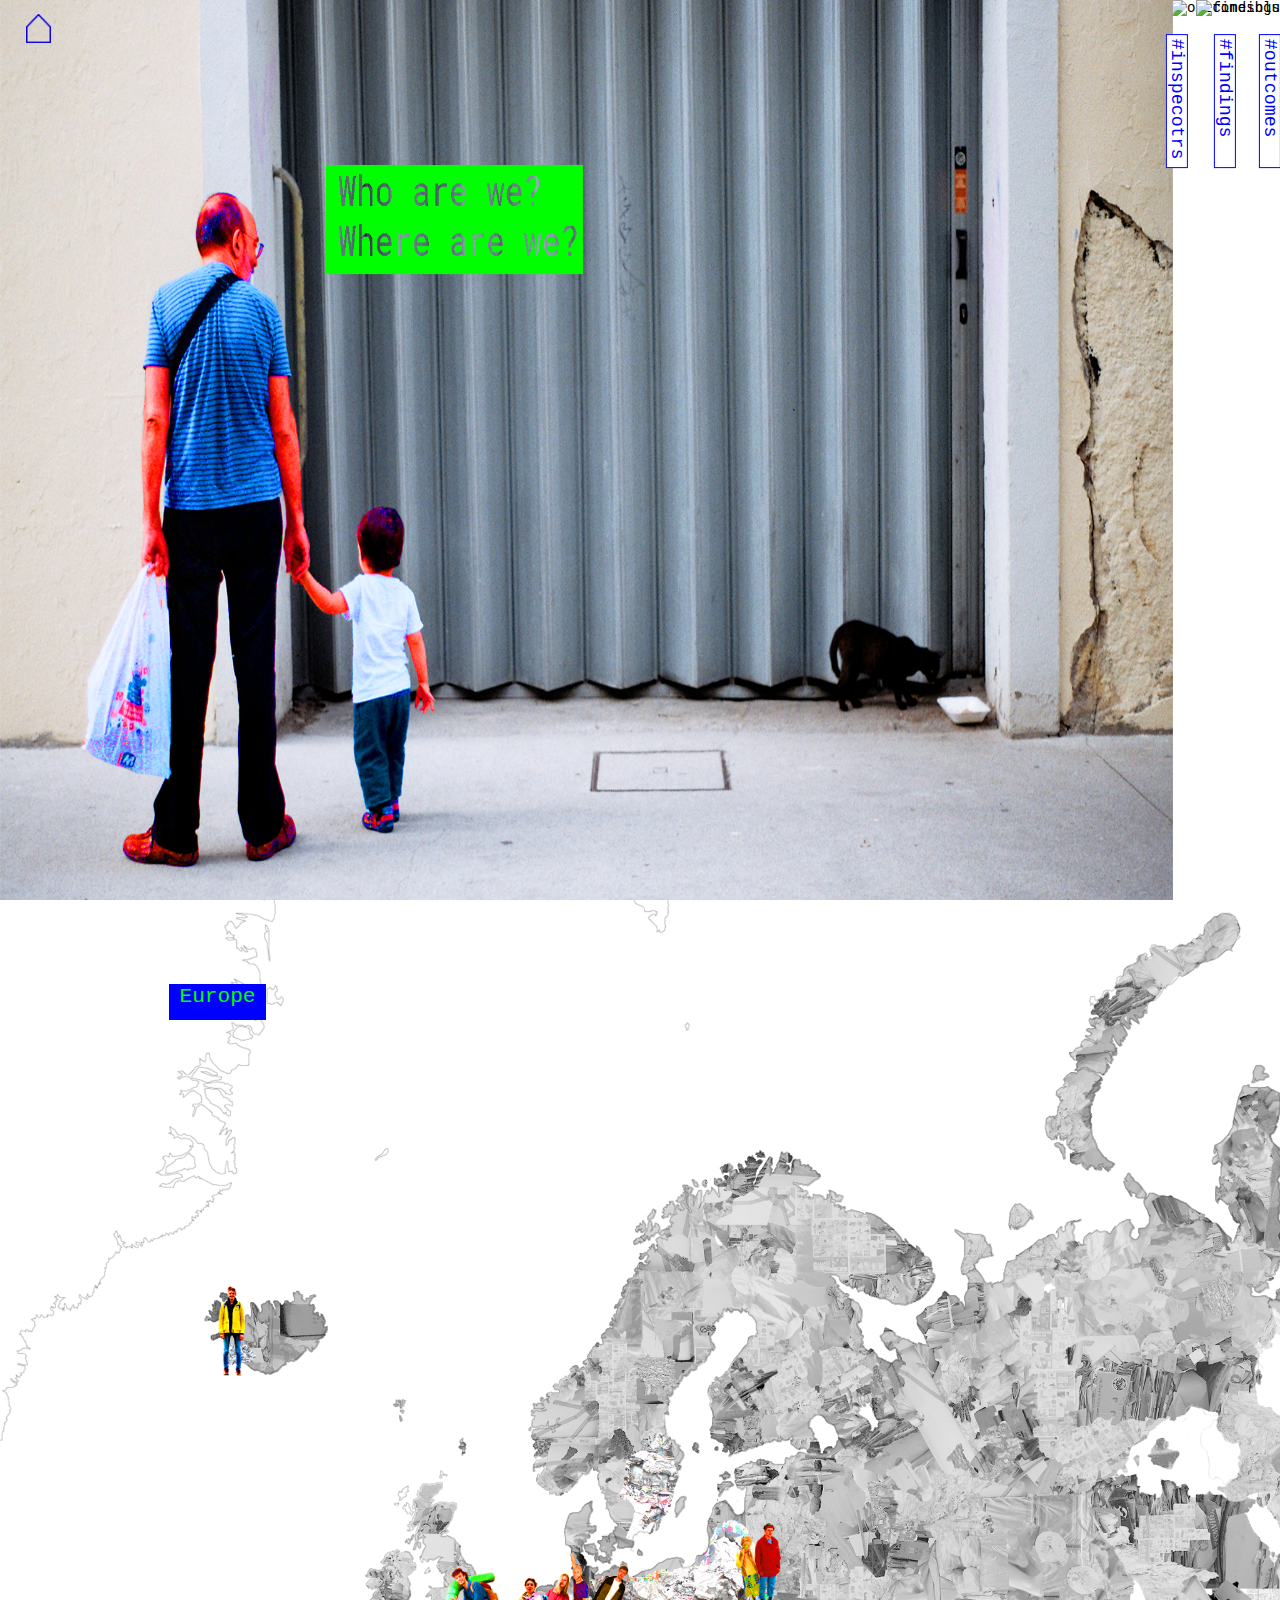
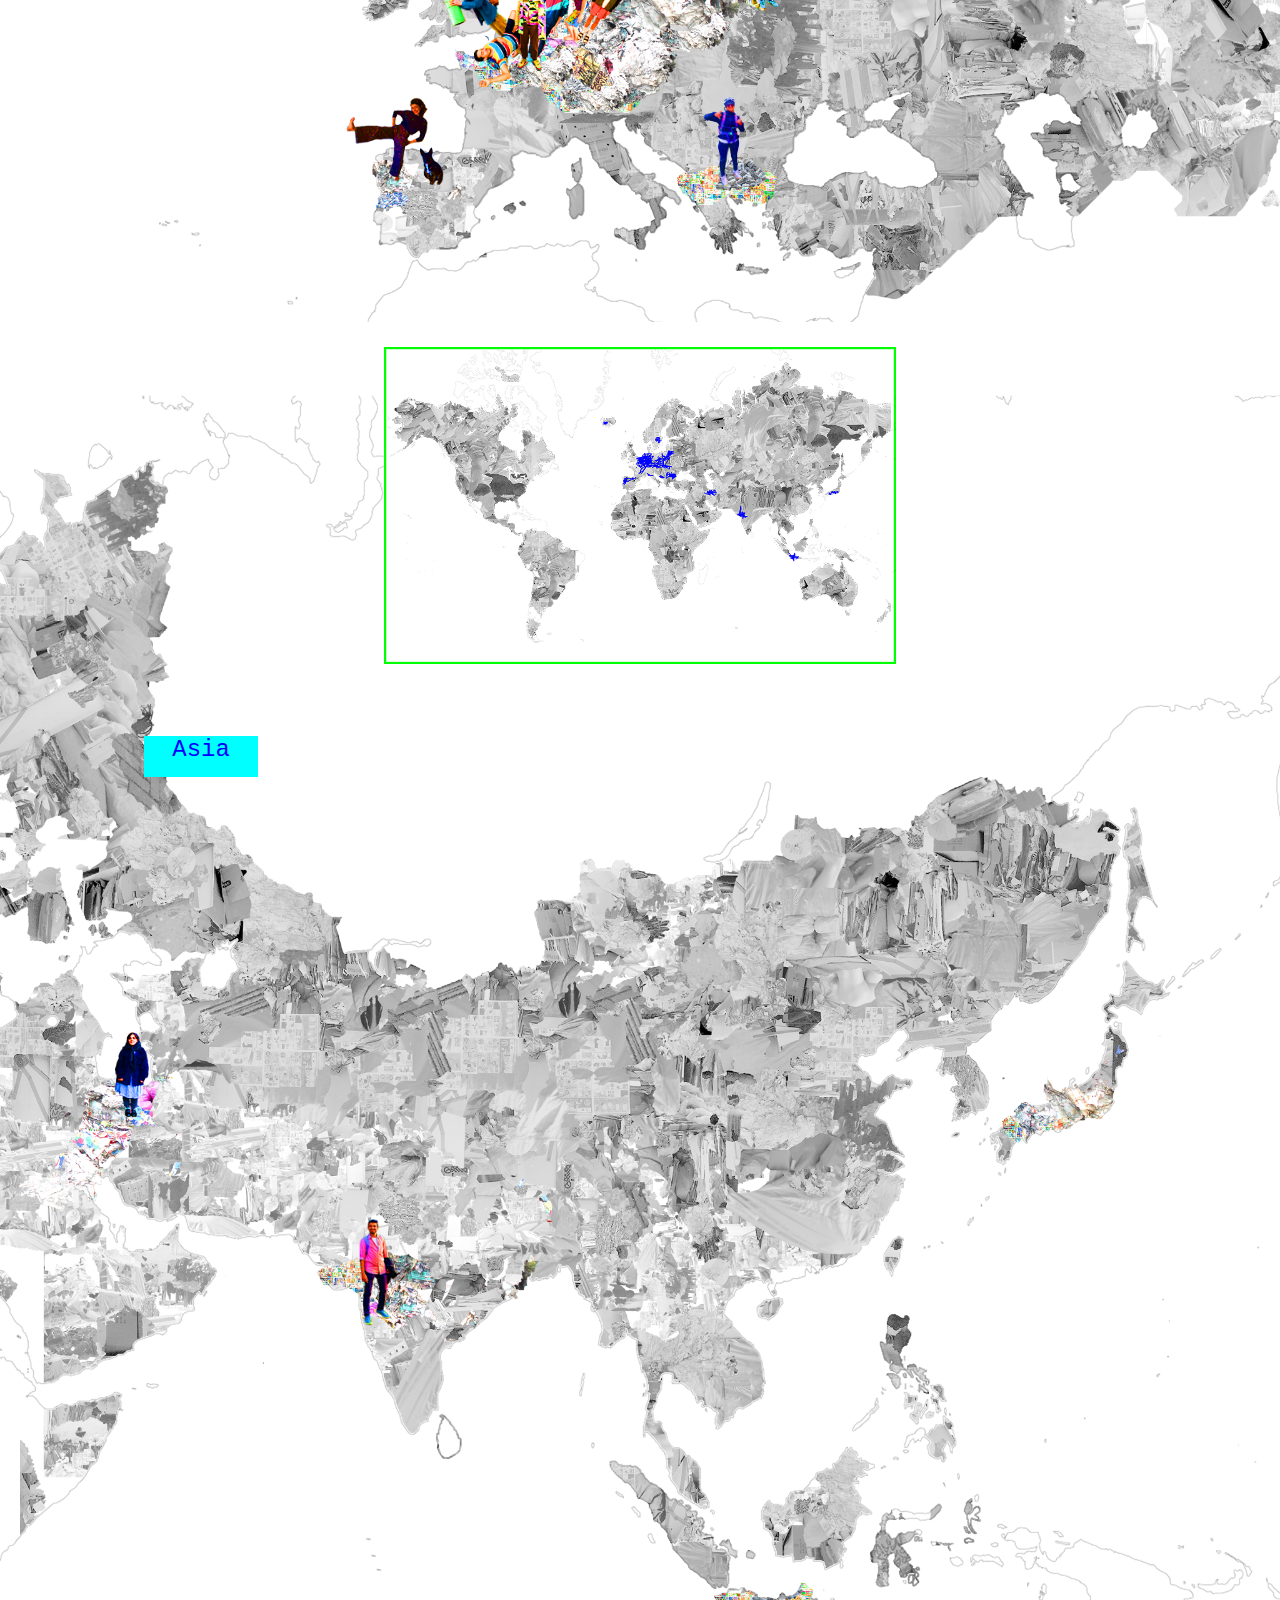
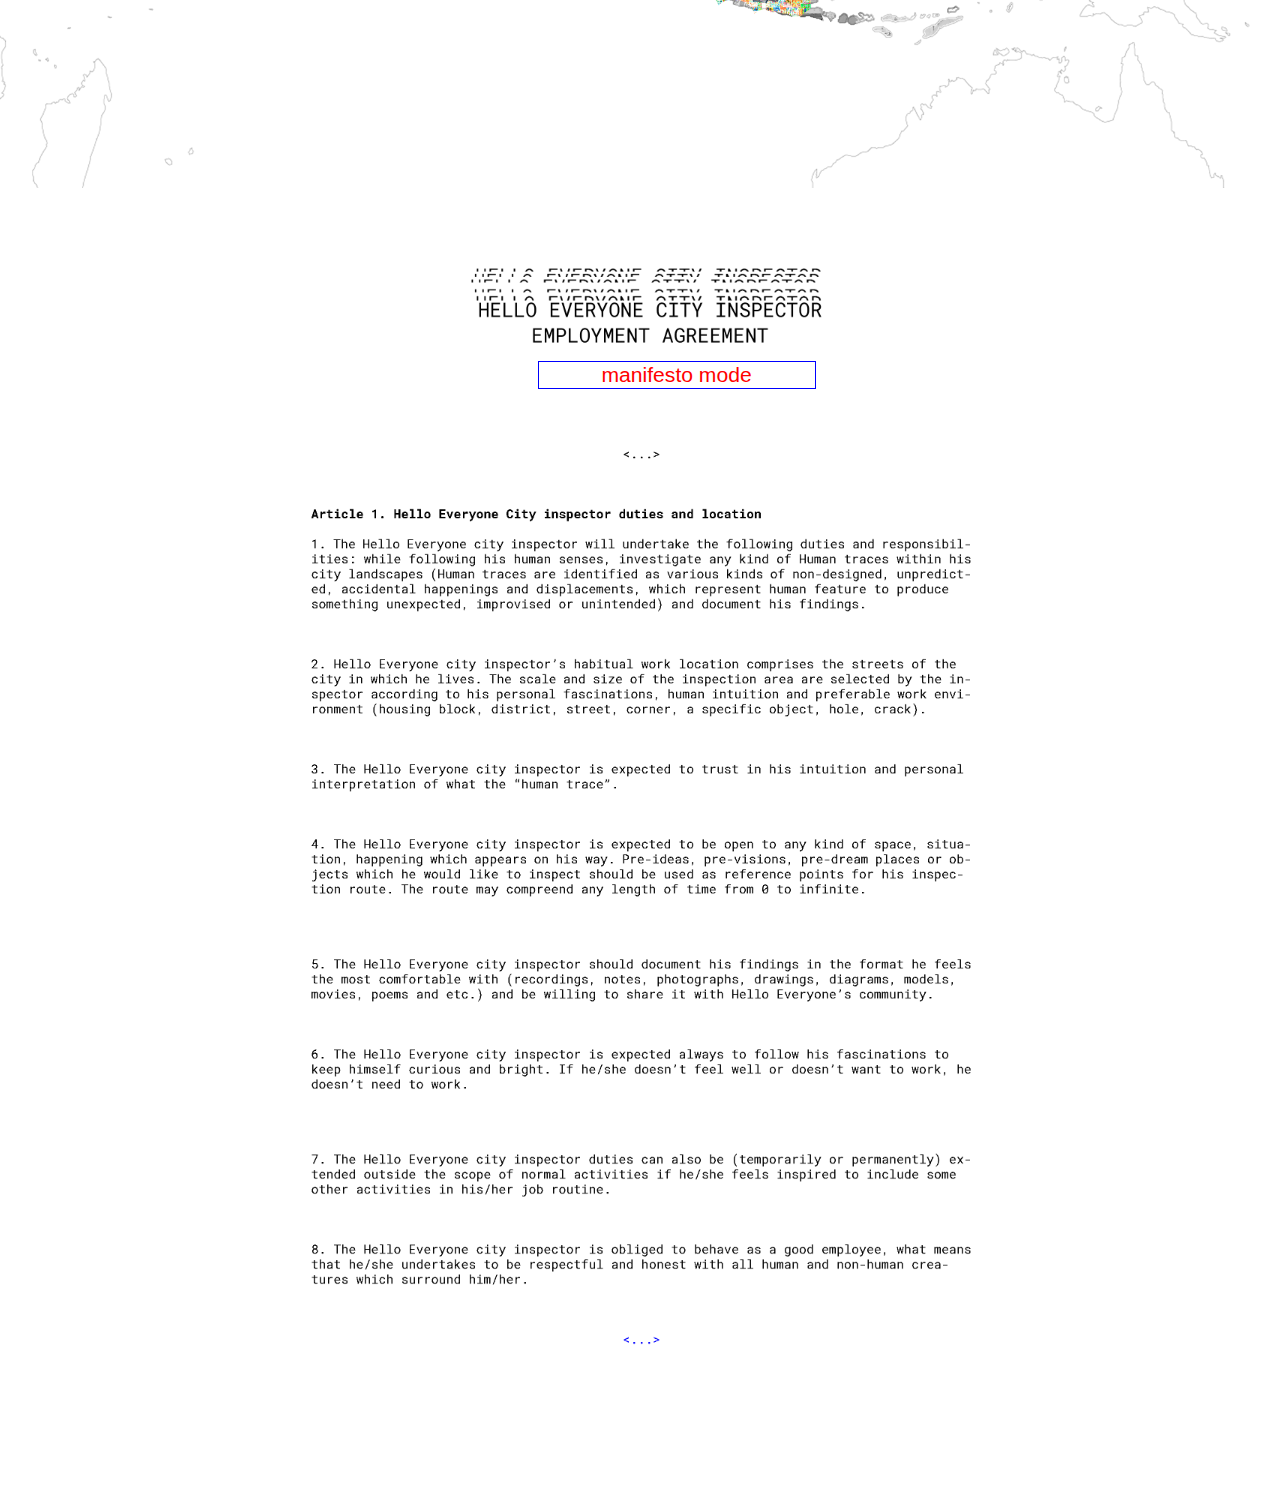
==== commit 57ce429d: "big people size change" ====
--- a/pages/cityinspectors.html
+++ b/pages/cityinspectors.html
@@ -50,12 +50,7 @@
             </div>
 
 
-            <div class="smallRali"  onclick="replace('smallrali','bigrali')" >
-                <img  id= "smallrali" src="../images/Ralismall.png" alt="smallRali">
-            </div>
-            <div class="bigRali" id= "bigrali" onmouseout="replace('bigrali','smallrali')" >
-                <img  src="../images/Rali.png" alt="Rali">
-            </div>
+           
 
             <div class="smallOla"  onclick="replace('smallola','bigola')" >
                 <img  id= "smallola" src="../images/smallOla.png" alt="smallOla">
@@ -76,6 +71,12 @@
             </div>
             <div class="bigMartynas" id= "bigmartynas" onmouseout="replace('bigmartynas','smallmartynas')" >
                 <img  src="../images/Martynas.png" alt="Martynas">
+            </div>
+            <div class="smallRali"  onclick="replace('smallrali','bigrali')" >
+                <img  id= "smallrali" src="../images/Ralismall.png" alt="smallRali">
+            </div>
+            <div class="bigRali" id= "bigrali" onmouseout="replace('bigrali','smallrali')" >
+                <img  src="../images/Rali.png" alt="Rali">
             </div>
 
             <div class="smallThomas"  onclick="replace('smallthomas','bigthomas')" >
--- a/styles/cityinspectors.css
+++ b/styles/cityinspectors.css
@@ -355,11 +355,11 @@
 .bigThomas{
     display: none;
     position:absolute;
-    left: 45%;top:21%;
+    left: 45%;top:20%;
 }
 
 .bigThomas>img{
-    width: 40%;
+    width: 55%;
     
 }
 
@@ -385,11 +385,11 @@
 .bigJanpng{
     display: none;
     position:absolute;
-    left: 34%;top:20%;
+    left: 32%;top:20%;
 }
 
 .bigJanpng>img{
-    width: 40%;
+    width: 55%;
     
 }
 
@@ -412,11 +412,11 @@
 .bigRali{
     display: none;
     position:absolute;
-    left: 53%;top:28%;
+    left: 50%;top:26%;
 }
 
 .bigRali>img{
-    width: 42%;
+    width: 55%;
     
 }
 
@@ -438,11 +438,11 @@
 .bigMariana{
     display: none;
     position:absolute;
-    left: 23%;top:29%;
+    left: 20%;top:27%;
 }
 
 .bigMariana>img{
-    width: 40%;
+    width: 55%;
     
 }
 
@@ -464,11 +464,11 @@
 .bigOla{
     display: none;
     position:absolute;
-    left: 15%;top:10.5%;
+    left: 14%;top:8%;
 }
 
 .bigOla>img{
-    width: 40%;
+    width: 55%;
     
 }
 
@@ -495,7 +495,7 @@
 }
 
 .bigMartynas>img{
-    width: 40%;
+    width: 55%;
     
 }
 
@@ -518,11 +518,12 @@
 .bigMorta{
     display: none;
     position:absolute;
-    left: 54%;top:22%;
+    left: 51%;top:20%;
 }
 
 .bigMorta>img{
-    width: 40%;
+    width: 55%;
+   
     
 }
 
@@ -545,12 +546,12 @@
 .bigAusra{
     display: none;
     position:absolute;
-    left: 41%;top:22%;
+    left: 41%;top:20%;
     z-index: 100;
 }
 
 .bigAusra>img{
-    width: 40%;
+    width: 55%;
     
 }
 
@@ -572,11 +573,11 @@
 .bigJeanne{
     display: none;
     position:absolute;
-    left: 38%;top:23%;
+    left: 38%;top:21%;
 }
 
 .bigJeanne>img{
-    width: 40%;
+    width:55%;
     
 }
 
@@ -598,12 +599,12 @@
 .bigHenrique{
     display: none;
     position:absolute;
-    left: 34%;top:26%;
+    left: 32%;top:27%;
     z-index: 100;
 }
 
 .bigHenrique>img{
-    width: 40%;
+    width: 55%;
     
 }
 
@@ -625,12 +626,12 @@
 .bigJoy{
     display: none;
     position:absolute;
-    left: 34%;top:26%;
+    left: 34%;top:20%;
     z-index: 100;
 }
 
 .bigJoy>img{
-    width: 40%;
+    width: 55%;
     
 }
 
@@ -652,12 +653,12 @@
 .bigMahdie{
     display: none;
     position:absolute;
-    left: 8%;top:66%;
+    left: 7%;top:64%;
     z-index: 100;
 }
 
 .bigMahdie>img{
-    width: 40%;
+    width: 55%;
     
 }
 
@@ -679,12 +680,12 @@
 .bigShrips{
     display: none;
     position:absolute;
-    left: 27%;top:73%;
+    left: 27%;top:70%;
     z-index: 100;
 }
 
 .bigShrips>img{
-    width: 40%;
+    width: 55%;
     
 }
 
@@ -697,20 +698,20 @@
     display: block;
     position: absolute;
     top:10%;
-    left: 15%;
-    width: 70%;
+    left: 20%;
+    width: 60%;
 }
 .text>#on{
     display: none;
     position: absolute;
     top:10%;
-    left: 15%;
-    width: 70%;
+    left: 20%;
+    width: 60%;
 }
 
 .text>p{
     position: absolute;
-    top: 16em;
+    top: 11em;
     left: 42%;
    
 }
